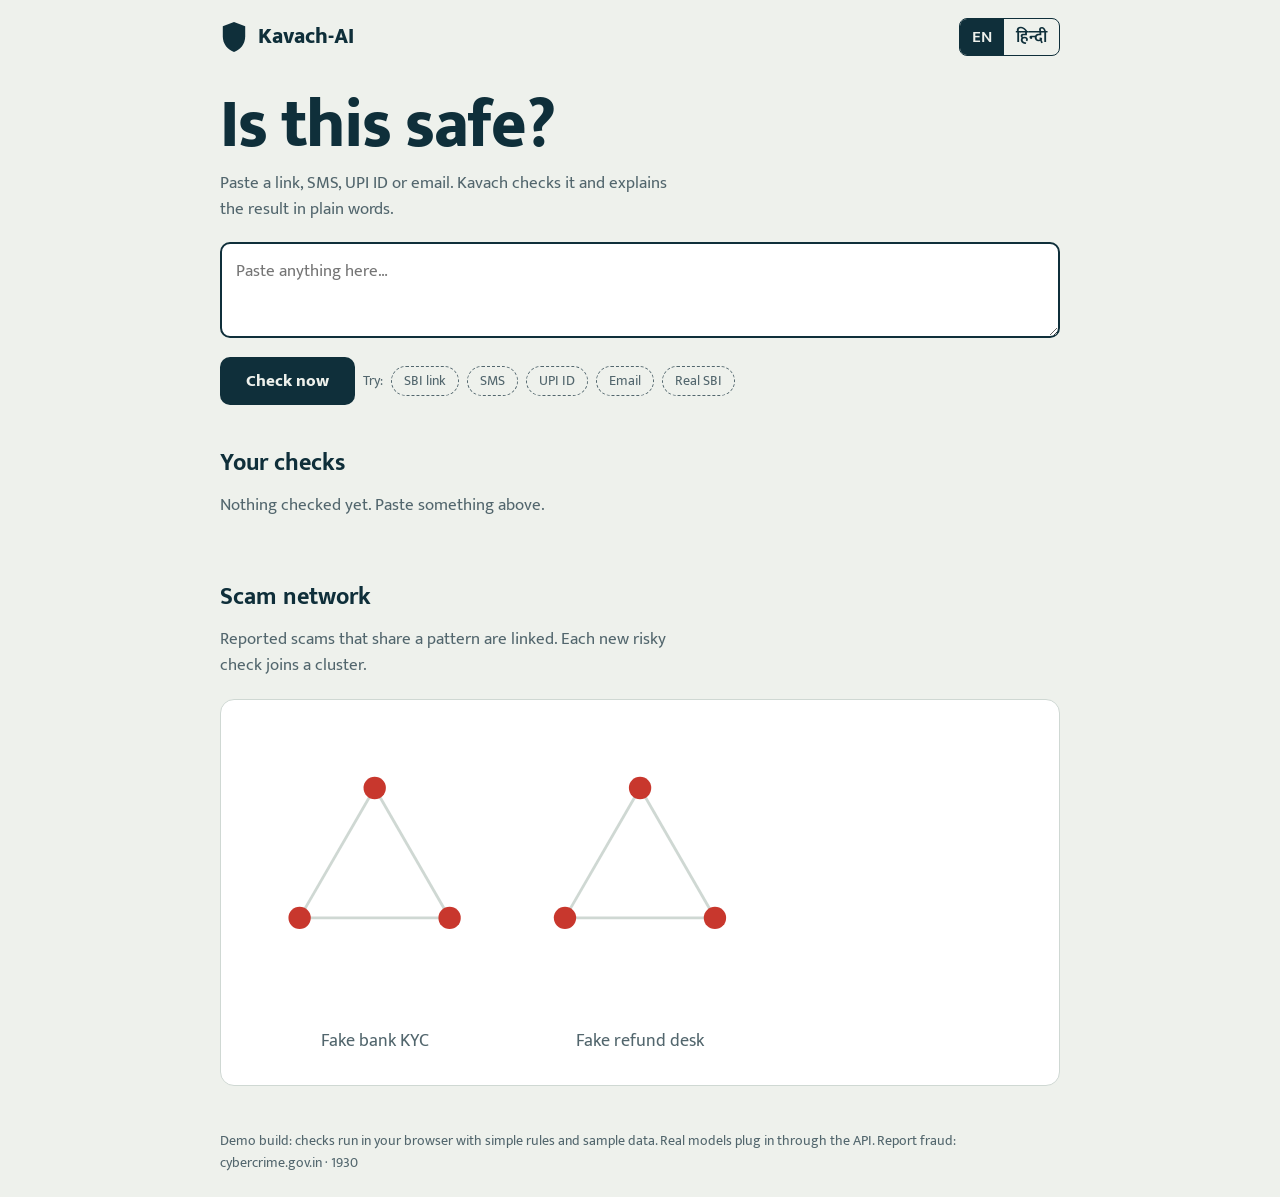
==== kawachAI.html @ d9210880 "Frontend" ====
<!doctype html>
<html lang="en"><head><meta charset="utf-8">
<meta name="viewport" content="width=device-width, initial-scale=1, viewport-fit=cover">
<title>Kavach-AI</title>
<link rel="stylesheet" href="https://fonts.googleapis.com/css2?family=Mukta:wght@400;600;800&display=swap">
<style>
:root{--bg:#EEF1EC;--ink:#0F2F3A;--mute:#52666d;--card:#fff;--line:#cfd8d3;--safe:#1F8A5B;--warn:#B97A00;--bad:#C8372D;box-sizing:border-box;padding-top:env(safe-area-inset-top,0px);padding-bottom:env(safe-area-inset-bottom,0px)}
@media(prefers-color-scheme:dark){:root:not([data-theme="light"]){--bg:#0B1B21;--ink:#E6EEEA;--mute:#93a8ad;--card:#12282f;--line:#244049;--safe:#4CC38A;--warn:#E5B04A;--bad:#F06A5E}}
:root[data-theme="dark"]{--bg:#0B1B21;--ink:#E6EEEA;--mute:#93a8ad;--card:#12282f;--line:#244049;--safe:#4CC38A;--warn:#E5B04A;--bad:#F06A5E}
html{scroll-padding-top:env(safe-area-inset-top,0px)}
*{box-sizing:border-box}
body{margin:0;background:var(--bg);color:var(--ink);font:400 17px/1.55 Mukta,"Noto Sans Devanagari",system-ui,sans-serif}
main,header{max-width:880px;margin:0 auto;padding:0 20px}
header{display:flex;justify-content:space-between;align-items:center;padding-top:18px;padding-bottom:6px}
.logo{display:flex;gap:10px;align-items:center;font-weight:800;font-size:22px}
.lang{display:flex;border:1.5px solid var(--ink);border-radius:8px;overflow:hidden}
.lang button{border:0;background:none;color:var(--ink);padding:5px 12px;font:inherit;font-weight:600;cursor:pointer}
.lang button[aria-pressed="true"]{background:var(--ink);color:var(--bg)}
h1{font-size:clamp(40px,8vw,68px);line-height:1.05;font-weight:800;margin:28px 0 8px;letter-spacing:-.02em}
.sub{color:var(--mute);max-width:46ch;margin:0 0 20px}
textarea{width:100%;min-height:96px;resize:vertical;border:2px solid var(--ink);border-radius:10px;background:var(--card);color:var(--ink);padding:14px;font:inherit}
button:focus-visible,textarea:focus-visible{outline:3px solid var(--warn);outline-offset:2px}
.row{display:flex;flex-wrap:wrap;gap:8px;align-items:center;margin-top:10px}
.go{background:var(--ink);color:var(--bg);border:0;border-radius:10px;padding:11px 26px;font:inherit;font-weight:800;cursor:pointer}
.chip{background:none;border:1.5px dashed var(--mute);color:var(--mute);border-radius:99px;padding:3px 12px;font:inherit;font-size:14px;cursor:pointer}
.chip:hover{border-color:var(--ink);color:var(--ink)}
#res{margin-top:28px;background:var(--card);border:1.5px solid var(--line);border-radius:14px;padding:22px;display:none;gap:24px;grid-template-columns:150px 1fr;align-items:center}
#res.on{display:grid}
.shield{width:150px;height:auto}
.verdict{font-size:32px;font-weight:800;margin:0}
.tag{display:inline-block;color:var(--mute);font-size:14px}
ul{padding-left:20px;margin:10px 0}
.adv{font-weight:600;margin:10px 0 0}
section{margin-top:40px}
h2{font-size:24px;margin:0 0 10px}
.hist{display:grid;gap:6px}
.h{display:flex;gap:10px;align-items:center;background:var(--card);border:1px solid var(--line);border-radius:8px;padding:8px 12px}
.dot{width:12px;height:12px;border-radius:50%;flex:none}
.h span{overflow:hidden;text-overflow:ellipsis;white-space:nowrap;flex:1}
.h b{font-variant-numeric:tabular-nums}
.gwrap{overflow-x:auto;background:var(--card);border:1px solid var(--line);border-radius:14px}
svg text{fill:var(--mute);font:13px Mukta,sans-serif}
footer{margin:44px auto 24px;max-width:880px;padding:0 20px;color:var(--mute);font-size:14px}
@media(max-width:560px){#res{grid-template-columns:1fr;justify-items:start}}
</style></head>
<body>
<header>
 <div class="logo"><svg width="28" height="32" viewBox="0 0 100 120" aria-hidden="true"><path d="M50 4 92 20v38c0 30-20 50-42 58C28 108 8 88 8 58V20Z" fill="currentColor"/></svg>Kavach-AI</div>
 <div class="lang" role="group" aria-label="Language"><button id="en" aria-pressed="true">EN</button><button id="hi" aria-pressed="false">हिन्दी</button></div>
</header>
<main>
 <h1 id="t1"></h1>
 <p class="sub" id="t2"></p>
 <textarea id="q" aria-label="Check anything"></textarea>
 <div class="row"><button class="go" id="go"></button><span class="tag" id="tryl"></span><button class="chip" data-s="http://sbi-kyc-update.xyz/verify-now">SBI link</button><button class="chip" data-s="Dear customer your account will be blocked in 24 hours. Share OTP now to avoid suspension.">SMS</button><button class="chip" data-s="refund.support.4471@ybl">UPI ID</button><button class="chip" data-s="asha@example.com">Email</button><button class="chip" data-s="https://www.onlinesbi.sbi">Real SBI</button></div>
 <div id="res" aria-live="polite">
  <svg class="shield" viewBox="0 0 100 120" role="img" aria-label="Risk score"><defs><clipPath id="cp"><path d="M50 4 92 20v38c0 30-20 50-42 58C28 108 8 88 8 58V20Z"/></clipPath></defs>
   <path d="M50 4 92 20v38c0 30-20 50-42 58C28 108 8 88 8 58V20Z" fill="none" stroke="var(--ink)" stroke-width="4"/>
   <rect id="fill" x="0" y="120" width="100" height="120" clip-path="url(#cp)" style="transition:y .9s cubic-bezier(.2,.8,.2,1)"/>
   <text id="num" x="50" y="70" text-anchor="middle" style="font:800 30px Mukta,sans-serif;fill:#fff;paint-order:stroke;stroke:var(--ink);stroke-width:3px"></text></svg>
  <div><p class="verdict" id="vd"></p><span class="tag" id="ty"></span><ul id="rs"></ul><p class="adv" id="ad"></p></div>
 </div>
 <section><h2 id="h1"></h2><div class="hist" id="hist"></div></section>
 <section><h2 id="h2"></h2><p class="sub" id="gs"></p><div class="gwrap"><svg id="g" viewBox="0 0 600 270" width="100%" style="min-width:520px"></svg></div></section>
</main>
<footer id="ft"></footer>
<script>
const T={en:{t1:"Is this safe?",t2:"Paste a link, SMS, UPI ID or email. Kavach checks it and explains the result in plain words.",ph:"Paste anything here…",go:"Check now",tryl:"Try:",v:{safe:"Looks safe",warn:"Be careful",bad:"Danger"},ty:{link:"Link",sms:"Message",upi:"UPI ID",email:"Email"},ad:{safe:"Looks fine, but never share your OTP or PIN with anyone.",warn:"Don’t enter any details. Confirm on the official app or website first.",bad:"Don’t click, pay or reply. Report it at cybercrime.gov.in or call 1930."},h1:"Your checks",h2:"Scam network",gs:"Reported scams that share a pattern are linked. Each new risky check joins a cluster.",empty:"Nothing checked yet. Paste something above.",cl:{kyc:"Fake bank KYC",refund:"Fake refund desk",other:"Other"},ft:"Demo build: checks run in your browser with simple rules and sample data. Real models plug in through the API. Report fraud: cybercrime.gov.in · 1930",
r:{ip:"Uses a raw IP address instead of a name",tld:"Domain ending is common on scam sites",brand:"Uses a bank or UPI brand name on an unofficial domain",hyph:"Many hyphens, a common lookalike trick",http:"No secure connection (http)",kw:"Pressure words like verify, KYC or refund",at:"Contains @ to hide the real address",urg:"Creates urgency or threatens to block your account",otp:"Asks for OTP, PIN or password",prize:"Promises a prize or reward",kycm:"Mentions KYC, PAN or Aadhaar",upikw:"ID looks like a fake support or refund desk",num:"Random number string in the ID",rep:"Matches an entry already reported by users",breach:"Hash prefix {x} found in the demo breach list",cleanb:"Hash prefix {x} not in the demo breach list",clean:"No warning signs found"}},
hi:{t1:"क्या यह सुरक्षित है?",t2:"कोई लिंक, SMS, UPI ID या ईमेल पेस्ट करें। कवच जाँचकर सरल भाषा में बताएगा।",ph:"यहाँ कुछ भी पेस्ट करें…",go:"अभी जाँचें",tryl:"आज़माएँ:",v:{safe:"सुरक्षित लगता है",warn:"सावधान रहें",bad:"खतरा"},ty:{link:"लिंक",sms:"संदेश",upi:"UPI ID",email:"ईमेल"},ad:{safe:"ठीक लगता है, फिर भी OTP या PIN किसी को न बताएँ।",warn:"कोई जानकारी न भरें। पहले आधिकारिक ऐप या वेबसाइट पर जाँच लें।",bad:"न क्लिक करें, न पैसे भेजें, न जवाब दें। cybercrime.gov.in पर या 1930 पर शिकायत करें।"},h1:"आपकी जाँचें",h2:"स्कैम नेटवर्क",gs:"एक जैसे पैटर्न वाले रिपोर्ट किए गए स्कैम आपस में जुड़े हैं। हर नई खतरनाक जाँच किसी समूह में जुड़ जाती है।",empty:"अभी कुछ नहीं जाँचा। ऊपर कुछ पेस्ट करें।",cl:{kyc:"नकली बैंक KYC",refund:"नकली रिफ़ंड डेस्क",other:"अन्य"},ft:"डेमो संस्करण: जाँच आपके ब्राउज़र में सरल नियमों और नमूना डेटा से चलती है। असली मॉडल API से जुड़ेंगे। धोखाधड़ी की शिकायत: cybercrime.gov.in · 1930",
r:{ip:"नाम की जगह सीधा IP पता इस्तेमाल हुआ है",tld:"ऐसा डोमेन अंत जो स्कैम साइटों में आम है",brand:"बैंक या UPI ब्रांड का नाम अनौपचारिक डोमेन पर इस्तेमाल हुआ है",hyph:"कई हाइफ़न, जो नकली साइटों की आम चाल है",http:"सुरक्षित कनेक्शन नहीं है (http)",kw:"वेरिफ़ाई, KYC, रिफ़ंड जैसे दबाव वाले शब्द",at:"असली पता छिपाने के लिए @ का इस्तेमाल",urg:"जल्दबाज़ी या खाता बंद होने का डर दिखाया गया है",otp:"OTP, PIN या पासवर्ड माँगा गया है",prize:"इनाम या लॉटरी का लालच दिया गया है",kycm:"KYC, PAN या आधार का ज़िक्र है",upikw:"यह ID नकली सपोर्ट या रिफ़ंड डेस्क जैसी लगती है",num:"ID में बेतरतीब अंक हैं",rep:"यह पहले से रिपोर्ट की गई एंट्री से मेल खाती है",breach:"हैश उपसर्ग {x} डेमो ब्रीच सूची में मिला",cleanb:"हैश उपसर्ग {x} डेमो ब्रीच सूची में नहीं है",clean:"कोई खतरे का संकेत नहीं मिला"}}};
const BR=["sbi","hdfc","icici","paytm","phonepe","gpay","axis","npci","uidai","irctc"],OFF=["sbi.co.in","onlinesbi.sbi","hdfcbank.com","icicibank.com","paytm.com","phonepe.com","axisbank.com","npci.org.in","uidai.gov.in","irctc.co.in"];
const REP=["sbi-kyc-update.xyz","hdfc-verify-kyc.top","icici-kyc-secure.click","refund.support.4471@ybl","care.paytm.help@ybl","gpay-refund-desk@axl"];
let lang="en",hist=[],last=null;
const $=i=>document.getElementById(i);
const host=s=>{try{return new URL(/^https?:/i.test(s)?s:"http://"+s).hostname.toLowerCase()}catch(e){return""}};
const kind=s=>/^[\w.\-]{2,}@[a-z]{2,}$/i.test(s)?"upi":/^\S+@\S+\.\S+$/.test(s)?"email":(!/\s/.test(s)&&/https?:\/\/|www\.|\.\w{2,}(\/|$)/i.test(s))?"link":"sms";
function sLink(s,r){const h=host(s);let p=0;
 if(/^\d+\.\d+\.\d+\.\d+$/.test(h)){p+=35;r.push("ip")}
 if(/\.(xyz|top|click|loan|icu|work|live|site|online)$/.test(h)){p+=25;r.push("tld")}
 if(BR.some(b=>h.includes(b))&&!OFF.some(o=>h===o||h.endsWith("."+o))){p+=40;r.push("brand")}
 if((h.match(/-/g)||[]).length>=2){p+=12;r.push("hyph")}
 if(/^http:/i.test(s)){p+=10;r.push("http")}
 if(/verify|kyc|update|secure|login|reward|claim|refund/i.test(s)){p+=15;r.push("kw")}
 if(s.includes("@")){p+=20;r.push("at")}
 return p}
async function analyse(s){const r=[],t=kind(s);let p=0;
 if(t==="link")p=sLink(s,r);
 else if(t==="sms"){if(/urgent|immediately|blocked|suspend|expire|24 hours/i.test(s)){p+=25;r.push("urg")}
  if(/otp|pin|cvv|password/i.test(s)){p+=35;r.push("otp")}
  if(/lottery|won|prize|reward|gift/i.test(s)){p+=25;r.push("prize")}
  if(/kyc|pan|aadhaar/i.test(s)){p+=15;r.push("kycm")}
  const u=s.match(/(https?:\/\/|www\.)\S+/i);if(u)p+=Math.round(sLink(u[0],r)*.8)}
 else if(t==="upi"){if(/refund|support|care|help|lottery|kyc|desk/i.test(s)){p+=45;r.push("upikw")}
  if(/\d{4,}/.test(s)){p+=15;r.push("num")}}
 else{const b=await crypto.subtle.digest("SHA-256",new TextEncoder().encode(s.toLowerCase())),x=[...new Uint8Array(b)].map(v=>v.toString(16).padStart(2,"0")).join("").slice(0,5);
  if(parseInt(x[0],16)<6){p=72;r.push(["breach",x])}else{p=8;r.push(["cleanb",x])}}
 if(REP.some(e=>s.toLowerCase().includes(e))){p+=40;r.push("rep")}
 if(!r.length)r.push("clean");
 p=Math.min(97,p);if(!p)p=4;
 return{s,t,p,r,v:p<30?"safe":p<60?"warn":"bad"}}
function gang(o){const s=o.s.toLowerCase();return o.t==="upi"||/refund|paytm|phonepe|gpay/.test(s)?"refund":/kyc|sbi|hdfc|icici|axis/.test(s)?"kyc":"other"}
const col=v=>`var(--${v})`;
function show(o){last=o;const L=T[lang];$("res").classList.add("on");
 $("fill").setAttribute("fill",col(o.v));$("fill").style.y=(120-o.p*1.2)+"px";$("num").textContent=o.p+"%";
 $("vd").textContent=L.v[o.v];$("vd").style.color=col(o.v);$("ty").textContent=L.ty[o.t];
 $("rs").innerHTML=o.r.map(k=>{const[a,x]=Array.isArray(k)?k:[k];return"<li>"+L.r[a].replace("{x}",x||"")+"</li>"}).join("");
 $("ad").textContent=L.ad[o.v]}
function draw(){const L=T[lang];
 $("hist").innerHTML=hist.length?hist.map(o=>`<div class="h"><i class="dot" style="background:${col(o.v)}"></i><span title="${o.s.replace(/"/g,"&quot;")}">${o.s.replace(/</g,"&lt;")}</span><b>${o.p}%</b></div>`).join(""):`<p class="sub">${L.empty}</p>`;
 const C={kyc:[110,125],refund:[300,125],other:[490,125]},G={kyc:REP.slice(0,3),refund:REP.slice(3)},nw={};
 hist.filter(o=>o.v!=="safe").forEach(o=>{const g=gang(o);(G[g]=G[g]||[]).push(o.s);(nw[g]=nw[g]||new Set()).add(o.s)});
 let h="";Object.keys(C).forEach(g=>{const n=G[g]||[];if(!n.length)return;const[cx,cy]=C[g],pts=n.map((v,i)=>{const a=i/n.length*6.283-1.57;return[cx+(n.length>1?62*Math.cos(a):0),cy+(n.length>1?62*Math.sin(a):0),v]});
  pts.forEach((a,i)=>{const b=pts[(i+1)%pts.length];if(a!==b)h+=`<line x1="${a[0]}" y1="${a[1]}" x2="${b[0]}" y2="${b[1]}" stroke="var(--line)" stroke-width="2"/>`});
  pts.forEach(a=>{const fresh=nw[g]&&nw[g].has(a[2]);h+=`<circle cx="${a[0]}" cy="${a[1]}" r="${fresh?11:8}" fill="${col("bad")}" ${fresh?'stroke="var(--ink)" stroke-width="3"':""}><title>${a[2].replace(/</g,"&lt;")}</title></circle>`});
  h+=`<text x="${cx}" y="248" text-anchor="middle">${L.cl[g]}</text>`});
 $("g").innerHTML=h}
function ui(){const L=T[lang];document.documentElement.lang=lang;
 ["t1","t2","h1","h2","gs","ft"].forEach(k=>$(k).textContent=L[k]);
 $("q").placeholder=L.ph;$("go").textContent=L.go;$("tryl").textContent=L.tryl;
 $("en").setAttribute("aria-pressed",lang==="en");$("hi").setAttribute("aria-pressed",lang==="hi");
 if(last)show(last);draw()}
async function run(){const s=$("q").value.trim();if(!s)return;const o=await analyse(s);hist.unshift(o);hist=hist.slice(0,8);show(o);draw()}
$("go").onclick=run;
$("q").addEventListener("keydown",e=>{if(e.key==="Enter"&&(e.ctrlKey||e.metaKey))run()});
document.querySelectorAll(".chip").forEach(b=>b.onclick=()=>{$("q").value=b.dataset.s;run()});
$("en").onclick=()=>{lang="en";ui()};$("hi").onclick=()=>{lang="hi";ui()};
ui();
</script></body></html>
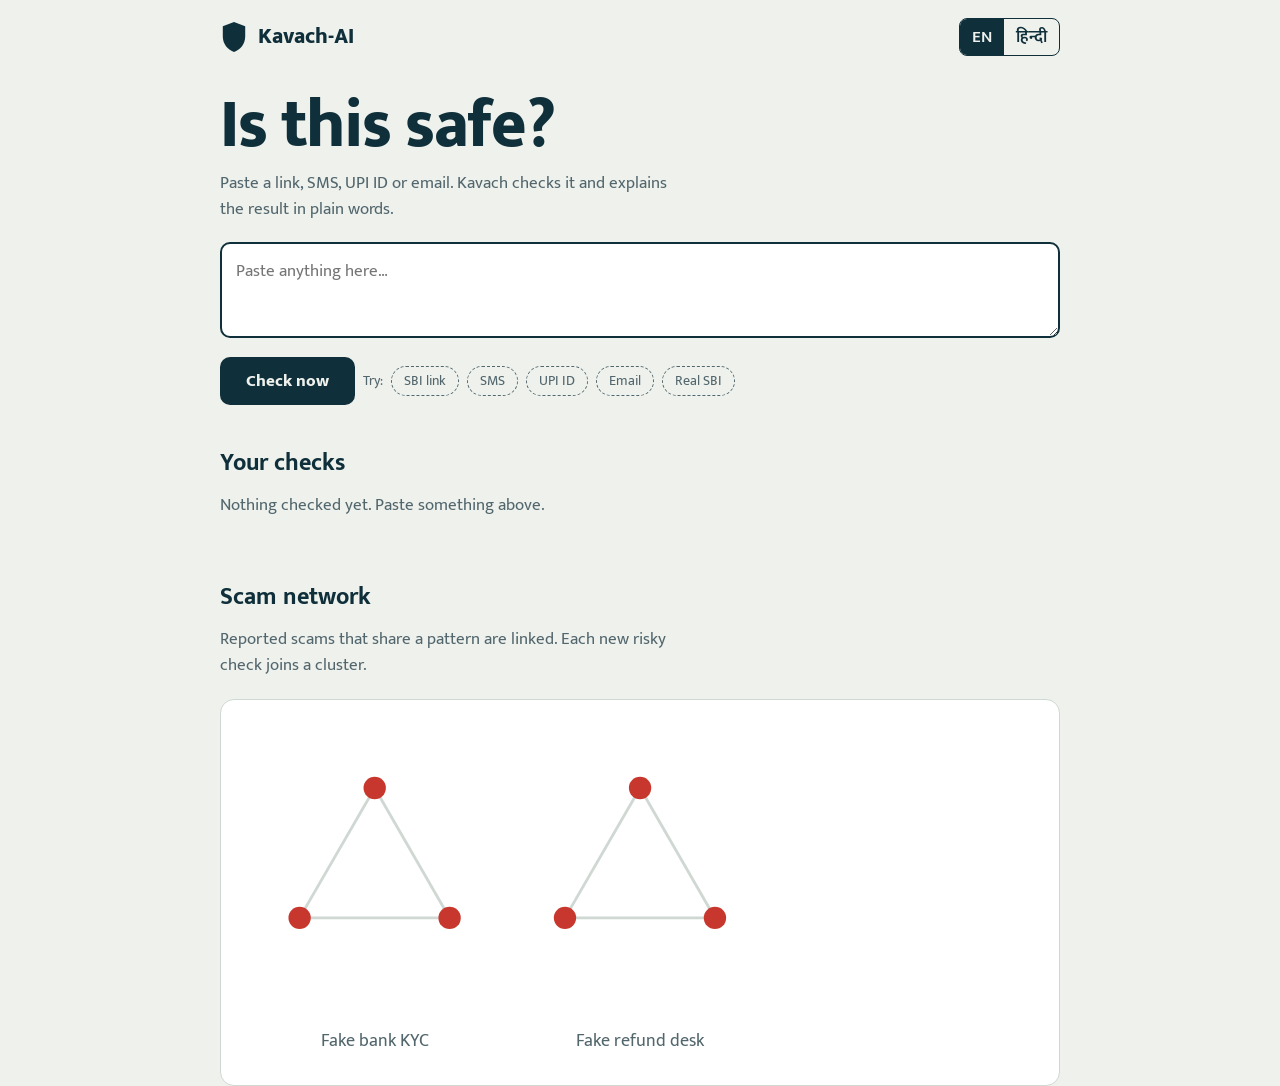
==== commit cb0003f2: "Update kawachAI.html" ====
--- a/kawachAI.html
+++ b/kawachAI.html
@@ -40,7 +40,7 @@
 .h b{font-variant-numeric:tabular-nums}
 .gwrap{overflow-x:auto;background:var(--card);border:1px solid var(--line);border-radius:14px}
 svg text{fill:var(--mute);font:13px Mukta,sans-serif}
-footer{margin:44px auto 24px;max-width:880px;padding:0 20px;color:var(--mute);font-size:14px}
+
 @media(max-width:560px){#res{grid-template-columns:1fr;justify-items:start}}
 </style></head>
 <body>
@@ -63,7 +63,6 @@
  <section><h2 id="h1"></h2><div class="hist" id="hist"></div></section>
  <section><h2 id="h2"></h2><p class="sub" id="gs"></p><div class="gwrap"><svg id="g" viewBox="0 0 600 270" width="100%" style="min-width:520px"></svg></div></section>
 </main>
-<footer id="ft"></footer>
 <script>
 const T={en:{t1:"Is this safe?",t2:"Paste a link, SMS, UPI ID or email. Kavach checks it and explains the result in plain words.",ph:"Paste anything here…",go:"Check now",tryl:"Try:",v:{safe:"Looks safe",warn:"Be careful",bad:"Danger"},ty:{link:"Link",sms:"Message",upi:"UPI ID",email:"Email"},ad:{safe:"Looks fine, but never share your OTP or PIN with anyone.",warn:"Don’t enter any details. Confirm on the official app or website first.",bad:"Don’t click, pay or reply. Report it at cybercrime.gov.in or call 1930."},h1:"Your checks",h2:"Scam network",gs:"Reported scams that share a pattern are linked. Each new risky check joins a cluster.",empty:"Nothing checked yet. Paste something above.",cl:{kyc:"Fake bank KYC",refund:"Fake refund desk",other:"Other"},ft:"Demo build: checks run in your browser with simple rules and sample data. Real models plug in through the API. Report fraud: cybercrime.gov.in · 1930",
 r:{ip:"Uses a raw IP address instead of a name",tld:"Domain ending is common on scam sites",brand:"Uses a bank or UPI brand name on an unofficial domain",hyph:"Many hyphens, a common lookalike trick",http:"No secure connection (http)",kw:"Pressure words like verify, KYC or refund",at:"Contains @ to hide the real address",urg:"Creates urgency or threatens to block your account",otp:"Asks for OTP, PIN or password",prize:"Promises a prize or reward",kycm:"Mentions KYC, PAN or Aadhaar",upikw:"ID looks like a fake support or refund desk",num:"Random number string in the ID",rep:"Matches an entry already reported by users",breach:"Hash prefix {x} found in the demo breach list",cleanb:"Hash prefix {x} not in the demo breach list",clean:"No warning signs found"}},
@@ -116,7 +115,7 @@
   h+=`<text x="${cx}" y="248" text-anchor="middle">${L.cl[g]}</text>`});
  $("g").innerHTML=h}
 function ui(){const L=T[lang];document.documentElement.lang=lang;
- ["t1","t2","h1","h2","gs","ft"].forEach(k=>$(k).textContent=L[k]);
+ ["t1","t2","h1","h2","gs"].forEach(k=>$(k).textContent=L[k]);
  $("q").placeholder=L.ph;$("go").textContent=L.go;$("tryl").textContent=L.tryl;
  $("en").setAttribute("aria-pressed",lang==="en");$("hi").setAttribute("aria-pressed",lang==="hi");
  if(last)show(last);draw()}
@@ -126,4 +125,4 @@
 document.querySelectorAll(".chip").forEach(b=>b.onclick=()=>{$("q").value=b.dataset.s;run()});
 $("en").onclick=()=>{lang="en";ui()};$("hi").onclick=()=>{lang="hi";ui()};
 ui();
-</script></body></html>+</script></body></html>
